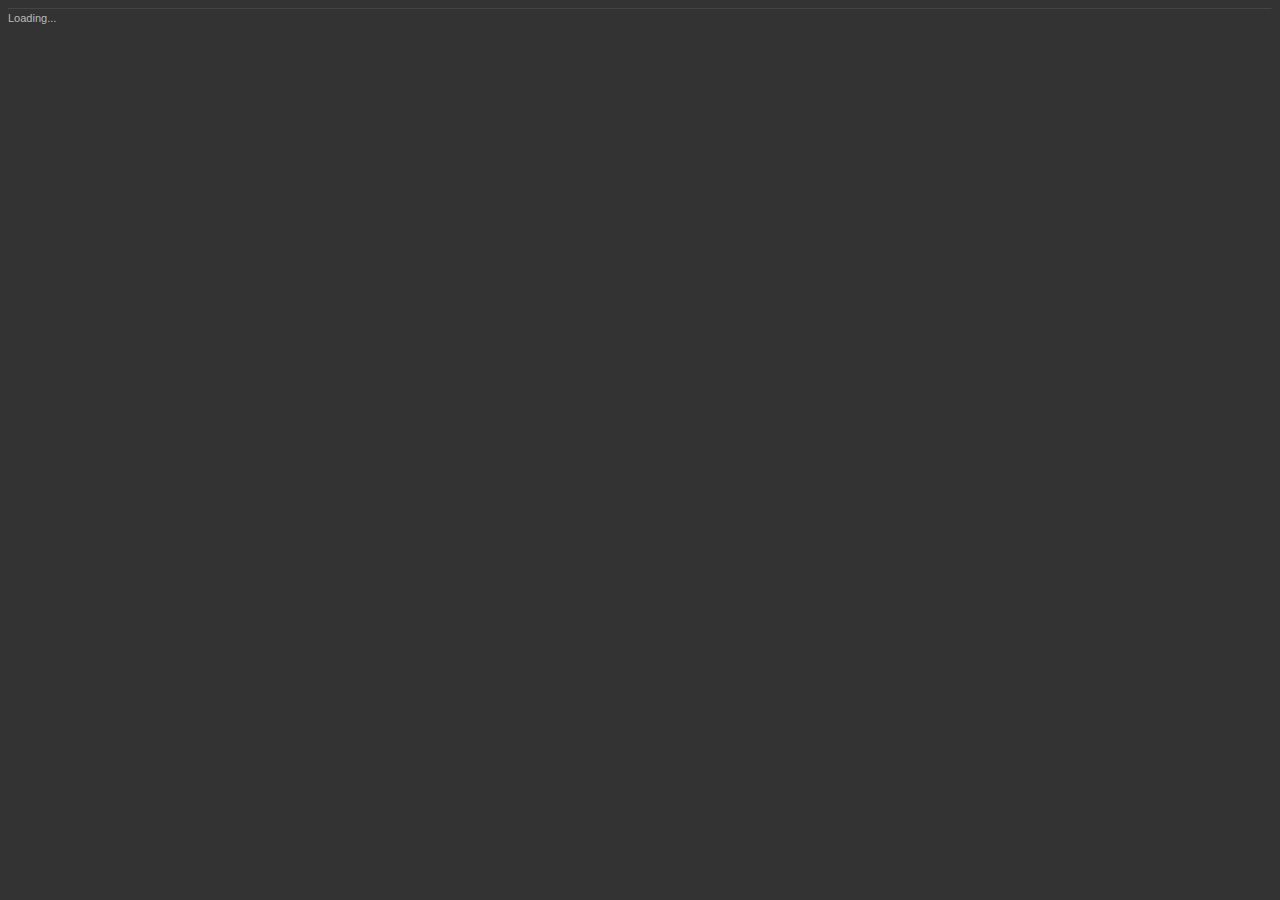
==== index.html @ be8acc54 "Dodani prvi zametki za processing" ====
<!DOCTYPE html>
	<head>
		<meta http-equiv="content-type" content="text/html; charset=utf-8" />
		<title>NoTitle</title>
		<link rel="icon"  type="image/x-icon" href="[data-uri]" />
		<meta name="Generator" content="Processing" />
		<!-- - - - - - - - - - - - - - - - - - - - - 
		+
		+    Wondering how this works? 
		+
		+    Go to: http://processing.org/
		+    and: https://p5js.org
		+
		+ - - - - - - - - - - - - - - - - - - - - -->
		<style type="text/css">
	body {
	  background-color: #333; color: #bbb; line-height: normal;
	  font-family: Lucida Grande, Lucida Sans, Arial, Helvetica Neue, Verdana, Geneva, sans-serif;
	  font-size: 11px; font-weight: normal; text-decoration: none;
		  line-height: 1.5em;
	}
	a img { 
		border: 0px solid transparent;
	}
	a, a:link, a:visited, a:active, a:hover { 
		color: #cdcdcd; text-decoration: underline;
	}
	h1 {
	    font-family: Arial, Helvetica Neue, Verdana, Geneva, sans-serif;
		width: 100%; letter-spacing: 0.1em;
		margin-bottom: 1em; font-size: 1.65em;
	}
	canvas { 
		display: block; 
		outline: 0px; 
		margin-bottom: 1.5em; 
	}
	#content { 
		 
		width: auto - 25px; min-width: 300px; 
		border-left: 1px solid #444; border-top: 1px solid #444; 
		border-right: 1px solid #333; border-bottom: 1px solid #333;
		
	}
		</style>
		<!--[if lt IE 9]>
			<script type="text/javascript">alert("Your browser does not support the canvas tag.");</script>
		<![endif]-->
		<script src="libs/p5.js" type="text/javascript"></script>
		<script src="libs/process.js" type="text/javascript"></script>


	</head>
	<body>
		<div id="content">
			
		</div>
	</body>
</html>
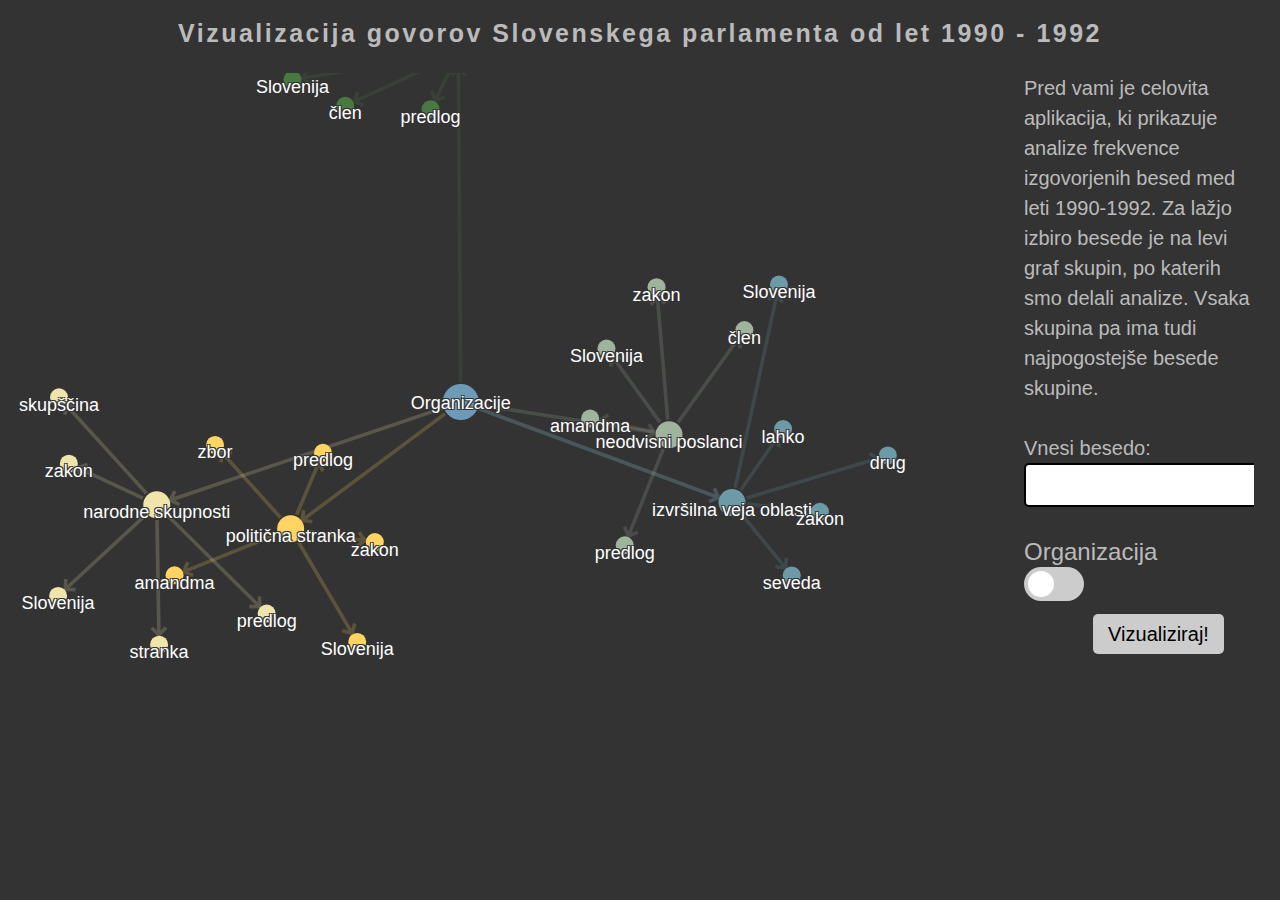
==== commit e380bbc7: "Final commit" ====
--- a/index.html
+++ b/index.html
@@ -1,22 +1,26 @@
 <!DOCTYPE html>
 	<head>
 		<meta http-equiv="content-type" content="text/html; charset=utf-8" />
-		<title>NoTitle</title>
+		<title>Dom</title>
+		<link rel="stylesheet" href="styles/vendor.css"/>
+		<link rel="stylesheet" href="alchemy.css"/>
 		<link rel="icon"  type="image/x-icon" href="[data-uri]" />
 		<meta name="Generator" content="Processing" />
 		<!-- - - - - - - - - - - - - - - - - - - - - 
 		+
 		+    Wondering how this works? 
 		+
-		+    Go to: http://processing.org/
+		+    Go to: 
+		+    https://processing.org/
+		+    https://https://graphalchemist.github.io/Alchemy
 		+    and: https://p5js.org
-		+
+		+   
 		+ - - - - - - - - - - - - - - - - - - - - -->
 		<style type="text/css">
 	body {
 	  background-color: #333; color: #bbb; line-height: normal;
 	  font-family: Lucida Grande, Lucida Sans, Arial, Helvetica Neue, Verdana, Geneva, sans-serif;
-	  font-size: 11px; font-weight: normal; text-decoration: none;
+	  font-size: 20px; font-weight: normal; text-decoration: none;
 		  line-height: 1.5em;
 	}
 	a img { 
@@ -26,34 +30,423 @@
 		color: #cdcdcd; text-decoration: underline;
 	}
 	h1 {
-	    font-family: Arial, Helvetica Neue, Verdana, Geneva, sans-serif;
-		width: 100%; letter-spacing: 0.1em;
-		margin-bottom: 1em; font-size: 1.65em;
-	}
-	canvas { 
-		display: block; 
-		outline: 0px; 
-		margin-bottom: 1.5em; 
-	}
-	#content { 
-		 
-		width: auto - 25px; min-width: 300px; 
-		border-left: 1px solid #444; border-top: 1px solid #444; 
-		border-right: 1px solid #333; border-bottom: 1px solid #333;
-		
-	}
+		font-family: Arial, Helvetica Neue, Verdana, Geneva, sans-serif;
+		width: 100%; 
+		letter-spacing: 0.1em;
+		margin-bottom: 1em;
+		font-size: 25px;
+		font-weight:bold;
+	}
+	section {
+		font-size: 20px;
+	}
+
+   .header {
+	width: 100%;
+	
+	background: #333;
+ 
+}
+.alchemy {
+	width: 80%;
+	height: 80%;
+	background: #333;
+	float:left;
+	/*border: 1px solid green;  this was a placeholder*/
+}
+.right {
+	width: 18%;
+	height: 18%;
+	background: #333;
+	/*border: 1px solid red; this was a placeholder*/
+	overflow: hidden;
+}  
+
+
+
+input[type=text] {
+	padding:5px; 
+	border:2px solid #000000; 
+	-webkit-border-radius: 5px;
+	border-radius: 5px;
+	color:#000000;
+}
+
+input[type=text]:focus {
+	border-color:#333;
+}
+
+input[type=submit] {
+	padding:5px 15px; 
+	background:#ccc; 
+	border:0 none;
+	cursor:pointer;
+	-webkit-border-radius: 5px;
+	border-radius: 5px; 
+	color:#000000;
+	margin-left: 30%;
+}
+
+
+ /* The switch - the box around the slider */
+.switch {
+  position: relative;
+  /*display: inline-block;*/
+  width: 60px;
+  height: 34px;
+}
+
+/* Hide default HTML checkbox */
+.switch input {display:none;}
+
+/* The slider */
+.slider {
+  position: absolute;
+  cursor: pointer;
+  top: 0;
+  left: 0;
+  right: 0;
+  bottom: 0;
+  background-color: #ccc;
+  -webkit-transition: .4s;
+  transition: .4s;
+}
+
+.slider:before {
+  position: absolute;
+  content: "";
+  height: 26px;
+  width: 26px;
+  left: 4px;
+  bottom: 4px;
+  background-color: white;
+  -webkit-transition: .4s;
+  transition: .4s;
+}
+
+input:checked + .slider {
+  background-color: #6d9ab7;
+}
+
+input:focus + .slider {
+  box-shadow: 0 0 1px #2196F3;
+}
+
+input:checked + .slider:before {
+  -webkit-transform: translateX(26px);
+  -ms-transform: translateX(26px);
+  transform: translateX(26px);
+}
+
+/* Rounded sliders */
+.slider.round {
+  border-radius: 34px;
+}
+
+.slider.round:before {
+  border-radius: 50%;
+} 
+
 		</style>
 		<!--[if lt IE 9]>
 			<script type="text/javascript">alert("Your browser does not support the canvas tag.");</script>
 		<![endif]-->
 		<script src="libs/p5.js" type="text/javascript"></script>
-		<script src="libs/process.js" type="text/javascript"></script>
-
+		<!--<script src="libs/process.js" type="text/javascript"></script>-->
+
+
+ 	
 
 	</head>
 	<body>
-		<div id="content">
-			
-		</div>
-	</body>
+<div class="header">
+<h1 align="center"> Vizualizacija govorov Slovenskega parlamenta od let 1990 - 1992 </h1>
+</div>
+
+<div class="alchemy" id="alchemy"></div>
+
+  <script src="scripts/vendor.js"></script>
+  <script src="alchemy.min.js"></script>
+
+  <script type="text/javascript">
+      var config = {
+        dataSource: "data/groups.json", 
+        cluster: true, 
+        alpha: "0.1",
+        clusterColours: ["#6d9ab7","#6d9aa7","#a0b39c","#497840","#efe5ab","#ffd462"],
+        forceLocked: false,
+        nodeCaption: "title", 
+//jebo pofukano mater pa ta backgroundcolour se u notr
+        backgroundColour: "#333",
+        graphHeight: function (){return window.innerHeight*0.8},
+        graphWidth: function (){return window.innerWidth*0.8},
+        edgeCaption: "relatedness",
+        nodeCaptionsOnByDefault: true,
+        //linkDistancefn: function (edge, k) { console.log(edge,caption); return 1.0},
+        nodeTypes: {"type":["besede","hed_root", "ind_root", "leg_root", "nat_root", "pol_root",
+        "hed_node", "ind_node", "leg_node", "nat_node", "pol_node"]},
+        directedEdges:true,
+        nodeStyle: {
+          "all": {
+                    "borderWidth": function() {return 0}
+          
+                    },
+            "beseda": {
+                "radius": 20
+            },
+           "hed_root": {
+                "radius": 15,
+                "color": "#6d9aa7",
+                "selected": {
+                        "color": "#ffffff",
+                    }
+            },
+           "ind_root": {
+                "radius": 15,
+                "color": "#a0b39c",
+                "selected": {
+                        "color": "#ffffff",
+                    }
+            },
+           "leg_root": {
+                "radius": 15,
+                "color": "#497840",
+                "selected": {
+                        "color": "#ffffff",
+                    }
+            },
+           "nat_root": {
+                "radius": 15,
+                "color": "#efe5ab",
+                "selected": {
+                        "color": "#ffffff",
+                    }
+            },
+           "pol_root": {
+                "radius": 15,
+                "color": "#ffd462",
+                "selected": {
+                        "color": "#ffffff",
+                    }
+            },
+           "hed_node": {
+                "radius": 10,
+                "color": "#6d9aa7",
+                "selected": {
+                        "color": "#ffffff",
+                    }
+            },
+           "ind_node": {
+                "radius": 10,
+                "color": "#a0b39c",
+                "selected": {
+                        "color": "#ffffff",
+                    }
+            },
+           "leg_node": {
+                "radius": 10,
+                "color": "#497840",
+                "selected": {
+                        "color": "#ffffff",
+                    }
+            },
+           "nat_node": {
+                "radius": 10,
+                "color": "#efe5ab",
+                "selected": {
+                        "color": "#ffffff",
+                    }
+            },
+           "pol_node": {
+                "radius": 10,
+                "color": "#ffd462",
+                "selected": {
+                        "color": "#ffffff",
+                    }
+            }
+        }, 
+        initialScale: 0.9, 
+        initialTranslate: [0,5]
+		}
+
+      var config_theme = {
+        dataSource: "data/themes.json", 
+        cluster: true, 
+        alpha: 0.001,
+        clusterColours: ["#6d9ab7","#9cc3ce","#6d9aa7","#a0b39c","#497840","#efe5ab","#ffd462"],
+        forceLocked: false,
+        nodeCaption: "title", 
+//jebo pofukano mater pa ta backgroundcolour se u notr
+        backgroundColour: "#333",
+        graphHeight: function (){return window.innerHeight*0.8},
+        graphWidth: function (){return window.innerWidth*0.8},
+        edgeCaption: "relatedness",
+        nodeCaptionsOnByDefault: true,
+        //linkDistancefn: function (edge, k) { console.log(edge.distance); return edge.distance},
+        nodeTypes: {"type":["beseda","exe_root","hed_root", "ind_root", "leg_root", "nat_root", "pol_root",
+        "exe_node","hed_node", "ind_node", "leg_node", "nat_node", "pol_node"]},
+        directedEdges:true,
+        nodeStyle: {
+          "all": {
+                    "borderWidth": function() {return 0}
+                    },
+            "beseda": {
+                "radius": 20
+            },
+"exe_root": {
+                "radius": 15,
+                "color": "#6d9aa7",
+                "selected": {
+                        "color": "#ffffff",
+                    }
+            },
+           "hed_root": {
+                "radius": 15,
+                "color": "#6d9aa7",
+                "selected": {
+                        "color": "#ffffff",
+                    }
+            },
+           "ind_root": {
+                "radius": 15,
+                "color": "#a0b39c",
+                "selected": {
+                        "color": "#ffffff",
+                    }
+            },
+           "leg_root": {
+                "radius": 15,
+                "color": "#497840",
+                "selected": {
+                        "color": "#ffffff",
+                    }
+            },
+           "nat_root": {
+                "radius": 15,
+                "color": "#efe5ab",
+                "selected": {
+                        "color": "#ffffff",
+                    }
+            },
+           "pol_root": {
+                "radius": 15,
+                "color": "#ffd462",
+                "selected": {
+                        "color": "#ffffff",
+                    }
+            },
+           "exe_node": {
+                "radius": 10,
+                "color": "#6d9aa7",
+                "selected": {
+                        "color": "#ffffff",
+                    }
+            },
+           "hed_node": {
+                "radius": 10,
+                "color": "#6d9aa7",
+                "selected": {
+                        "color": "#ffffff",
+                    }
+            },
+           "ind_node": {
+                "radius": 10,
+                "color": "#a0b39c",
+                "selected": {
+                        "color": "#ffffff",
+                    }
+            },
+           "leg_node": {
+                "radius": 10,
+                "color": "#497840",
+                "selected": {
+                        "color": "#ffffff",
+                    }
+            },
+           "nat_node": {
+                "radius": 10,
+                "color": "#efe5ab",
+                "selected": {
+                        "color": "#ffffff",
+                    }
+            },
+           "pol_node": {
+                "radius": 10,
+                "color": "#ffd462",
+                "selected": {
+                        "color": "#ffffff",
+                    }
+            }
+        }, 
+        initialScale: 0.9, 
+        initialTranslate: [0,5]
+		}
+        alchemy = new Alchemy(config);
+
+function passWord()
+{
+        var getInput = document.getElementById("wordInput").value;
+        //console.log(getInput);
+        localStorage.setItem("storeWord",getInput);
+        if (document.getElementById("checkBox").checked){
+			window.open("http://travca.si/OO/projekt1/vizualize_tema.html","_blank")}
+        else{
+			window.open("http://travca.si/OO/projekt1/vizualize.html","_blank");
+		}
+
+}
+
+function handleSwitch(cb)
+{
+
+	if(cb.checked){
+		document.getElementById("switchText").innerHTML = "Tematika";
+		document.getElementById("switchText").style.color = "#6d9ab7";
+		alchemy = null;
+		alchemy = new Alchemy(config_theme);
+	}
+
+	else
+	{
+		document.getElementById("switchText").innerHTML = "Organizacija";
+		document.getElementById("switchText").style.color = "#bbb";
+		alchemy = null;
+		alchemy = new Alchemy(config);
+
+	}
+
+}
+
+
+</script>
+
+<div class = "right">
+        <section>
+                Pred vami je celovita aplikacija, ki prikazuje 
+                analize frekvence izgovorjenih besed med leti 1990-1992. 
+                Za lažjo izbiro besede 
+                je na levi graf skupin, po katerih smo delali analize. 
+                Vsaka skupina pa ima tudi najpogostejše besede skupine. <br><br>
+
+        </section>
+        <form action="" onsubmit="passWord()">
+ 
+				<section>Vnesi besedo:</section>
+                <input type="text"  id="wordInput"><br><br>
+                
+				<section id="switchText" style="font-size: 1.2em">Organizacija</section>
+                <label class="switch" for="checkBox">
+                <input type="checkbox" id="checkBox" onClick="handleSwitch(this)">
+                <span class="slider round"></span>
+                </label><br>
+                <input type="submit" value="Vizualiziraj!">
+        </form> 
+
+
+
+</div>
+
+
+
+</body>
 </html>
--- a/alchemy.css
+++ b/alchemy.css
@@ -0,0 +1,714 @@
+@-webkit-keyframes fadeIn {
+  0% {
+    opacity: 0;
+  }
+
+  25% {
+    opacity: .3;
+  }
+
+  50% {
+    opacity: .66;
+  }
+
+  75% {
+    opacity: 1;
+  }
+}
+
+@keyframes fadeIn {
+  0% {
+    opacity: 0;
+  }
+
+  25% {
+    opacity: .3;
+  }
+
+  50% {
+    opacity: .66;
+  }
+
+  75% {
+    opacity: 1;
+  }
+}
+
+@-webkit-keyframes pulse {
+  0% {
+    text-shadow: 0 0 10px rgba(255,255,255,0.2),0 0 12px rgba(255,255,255,0.2),0 0 16px rgba(255,255,255,0.2);
+  }
+
+  25% {
+    text-shadow: 0 0 12px rgba(255,255,255,0.2),0 0 15px rgba(255,255,255,0.2),0 0 20px rgba(255,255,255,0.2),0 0 6px rgba(104,185,254,0.7),0 0 10px rgba(104,185,254,0.7);
+  }
+
+  50% {
+    text-shadow: 0 0 12px rgba(255,255,255,0.2),0 0 15px rgba(255,255,255,0.2),0 0 20px rgba(255,255,255,0.2),0 0 8px rgba(104,185,254,0.7),0 0 10px rgba(104,185,254,0.7),0 0 15px rgba(104,185,254,0.7);
+  }
+
+  75% {
+    text-shadow: 0 0 12px rgba(255,255,255,0.2),0 0 15px rgba(255,255,255,0.2),0 0 25px rgba(255,255,255,0.2),0 0 8px rgba(104,185,254,0.7),0 0 12px rgba(104,185,254,0.7),0 0 15px rgba(104,185,254,0.7),0 0 20px rgba(104,185,254,0.7);
+  }
+}
+
+@keyframes pulse {
+  0% {
+    text-shadow: 0 0 10px rgba(255,255,255,0.2),0 0 12px rgba(255,255,255,0.2),0 0 16px rgba(255,255,255,0.2);
+  }
+
+  25% {
+    text-shadow: 0 0 12px rgba(255,255,255,0.2),0 0 15px rgba(255,255,255,0.2),0 0 20px rgba(255,255,255,0.2),0 0 6px rgba(104,185,254,0.7),0 0 10px rgba(104,185,254,0.7);
+  }
+
+  50% {
+    text-shadow: 0 0 12px rgba(255,255,255,0.2),0 0 15px rgba(255,255,255,0.2),0 0 20px rgba(255,255,255,0.2),0 0 8px rgba(104,185,254,0.7),0 0 10px rgba(104,185,254,0.7),0 0 15px rgba(104,185,254,0.7);
+  }
+
+  75% {
+    text-shadow: 0 0 12px rgba(255,255,255,0.2),0 0 15px rgba(255,255,255,0.2),0 0 25px rgba(255,255,255,0.2),0 0 8px rgba(104,185,254,0.7),0 0 12px rgba(104,185,254,0.7),0 0 15px rgba(104,185,254,0.7),0 0 20px rgba(104,185,254,0.7);
+  }
+}
+
+@-webkit-keyframes slide-in {
+  0% {
+    -webkit-transform: translate(-100%, 0);
+    transform: translate(-100%, 0);
+  }
+
+  100% {
+    -webkit-transform: translate(0%, 0);
+    transform: translate(0%, 0);
+  }
+}
+
+@keyframes slide-in {
+  0% {
+    -webkit-transform: translate(-100%, 0);
+    transform: translate(-100%, 0);
+  }
+
+  100% {
+    -webkit-transform: translate(0%, 0);
+    transform: translate(0%, 0);
+  }
+}
+
+@-webkit-keyframes slide-out {
+  0% {
+    -webkit-transform: translate(0%, 0);
+    transform: translate(0%, 0);
+  }
+
+  100% {
+    -webkit-transform: translate(-100%, 0);
+    transform: translate(-100%, 0);
+  }
+}
+
+@keyframes slide-out {
+  100% {
+    -webkit-transform: translate(-100%, 0);
+    transform: translate(-100%, 0);
+  }
+}
+
+svg {
+  position: absolute;
+  left: 0;
+  cursor: -webkit-grab;
+  height: 100%;
+  width: 100%;
+  color: #333;
+}
+
+.node {
+  cursor: pointer;
+}
+
+.node text.root {
+  font-size: 100px;
+}
+
+.node text {
+  display: none;
+  fill: white;
+  font-weight: 200;
+  text-anchor: middle;
+  z-index: 1000;
+  text-shadow: 1px 1px #333, -1px 1px #333, 1px -1px #333, -1px -1px #333;
+}
+
+.node.active {
+  opacity: 1;
+}
+
+.node.active.selected text {
+  display: block;
+}
+
+.node.active:hover text {
+  display: block;
+}
+
+defs #arrow path {
+  stroke: #CCC;
+  stroke-opacity: 0.2;
+  fill: #CCC;
+  opacity: 1;
+}
+
+.edge text {
+  stroke-width: 0;
+}
+
+.edge .edge-handler {
+  fill: none;
+  stroke: none;
+}
+
+.edge .edge-line {
+  fill: none;
+}
+
+.edge.active text {
+  display: none;
+  fill: white;
+  font-weight: 200;
+  text-anchor: middle;
+  text-shadow: 1px 1px #333, -1px 1px #333, 1px -1px #333, -1px -1px #333;
+  z-index: 1000;
+}
+
+.edge.active:hover,
+.edge.active.selected {
+  cursor: pointer;
+}
+
+.edge.active:hover text,
+.edge.active.selected text {
+  display: block;
+}
+
+.edge.active.highlight text {
+  display: block;
+}
+
+#zoom-controls {
+  background-color: transparent;
+  background-image: url("images/maze-black.png");
+  border-top-right-radius: 3px;
+  border-bottom-right-radius: 3px;
+  box-shadow: 0 0 5px rgba(255,255,255,0.3);
+  margin-top: 10%;
+  z-index: 5;
+  position: relative;
+  display: block;
+  width: 55px;
+}
+
+#zoom-controls #zoom-in,
+#zoom-controls #zoom-out,
+#zoom-controls #zoom-reset {
+  padding: 12px;
+  margin: 0;
+  width: 100%;
+}
+
+#zoom-controls #zoom-in i,
+#zoom-controls #zoom-out i,
+#zoom-controls #zoom-reset i {
+  color: #E89619;
+}
+
+#zoom-controls #zoom-in:hover,
+#zoom-controls #zoom-out:hover,
+#zoom-controls #zoom-reset:hover {
+  background-color: rgba(255,255,255,0.2);
+}
+
+#zoom-controls #zoom-in:active,
+#zoom-controls #zoom-out:active,
+#zoom-controls #zoom-reset:active {
+  border: none;
+}
+
+.fa-caret-right,
+.fa-caret-down,
+.fa-search {
+  margin: 0 5px;
+  color: #e89619;
+}
+
+#search {
+  margin-top: 2em;
+  margin-bottom: 1em;
+  padding: .5em 1em;
+  width: 100%;
+}
+
+#search span {
+  vertical-align: bottom;
+}
+
+#search input {
+  background-color: black;
+  border: none;
+  font-size: 20px;
+  color: white;
+  padding-left: 0.5em;
+}
+
+#search .search-icon {
+  height: 22px;
+  background-color: #000;
+  border-color: #000;
+  border-right-color: #111;
+}
+
+#stats {
+  padding: 0.5em 1em;
+  background-color: transparent;
+  border-bottom: thin dashed #e89619;
+}
+
+#stats #stats-header {
+  padding: 10px;
+}
+
+#stats #all-stats {
+  color: white;
+  border-radius: none;
+  border: none;
+  background: transparent;
+  overflow: auto;
+}
+
+#stats #all-stats li {
+  padding: 3px;
+}
+
+#stats #node-stats-graph,
+#stats #edge-stats-graph {
+  height: 250px;
+}
+
+#stats #node-stats-graph svg,
+#stats #edge-stats-graph svg {
+  opacity: .6;
+  background: transparent;
+}
+
+#stats #node-stats-graph text,
+#stats #edge-stats-graph text {
+  font-size: 60px;
+  fill: white;
+  font-weight: bold;
+  text-anchor: middle;
+  z-index: 1000;
+}
+
+#stats #node-stats-graph .no-data,
+#stats #edge-stats-graph .no-data {
+  margin: 30px 0;
+  color: #e89619;
+}
+
+#stats .badge {
+  border-radius: 0;
+  height: 100%;
+  background-color: rgba(104,185,254,0.6);
+}
+
+#editor {
+  padding: 0.5em 1em;
+  background-color: transparent;
+  border-bottom: thin dashed #e89619;
+}
+
+#editor h3 {
+  padding: 10px;
+}
+
+#editor #element-options {
+  display: -webkit-flex;
+  display: flex;
+  -webkit-flex-direction: column;
+  flex-direction: column;
+  cursor: pointer;
+  margin-top: 10px;
+  margin-left: 2%;
+  color: white;
+}
+
+#editor #element-options .property,
+#editor #element-options #add-property-form {
+  display: -webkit-inline-flex;
+  display: inline-flex;
+  margin: 4px 0;
+  width: 100%;
+}
+
+#editor #element-options .property-value,
+#editor #element-options #add-property-form #add-property #add-prop-value {
+  border: thin rgba(255,255,255,0.2) solid;
+  border-left: none;
+  background-color: black;
+  color: white;
+  width: 100%;
+  border-top-left-radius: 0;
+  border-bottom-left-radius: 0;
+}
+
+#editor #element-options .property-name,
+#editor #element-options #add-property-form #add-property #add-prop-key {
+  text-align: center;
+  font-weight: 200;
+  cursor: default;
+  background: #2E2E2E;
+  border: thin transparent solid;
+  color: #e89619;
+  border-right: none;
+  border-top-right-radius: 0;
+  border-bottom-right-radius: 0;
+}
+
+#editor #element-options input[type="submit"],
+#editor #element-options #update-properties {
+  color: #e89619;
+  border-top-right-radius: 4px;
+  border-bottom-right-radius: 4px;
+  width: auto;
+  background: rgba(255,255,255,0.1);
+  border: thin solid #e89619;
+  text-align: center;
+}
+
+#editor #element-options input[type="submit"]:active,
+#editor #element-options #update-properties:active,
+#editor #element-options input[type="submit"]:focus,
+#editor #element-options #update-properties:focus {
+  outline: none;
+}
+
+#editor #element-options input[type="submit"]:hover,
+#editor #element-options #update-properties:hover {
+  color: white;
+  border: thin solid white;
+}
+
+#editor #element-options #update-properties {
+  border-radius: 4px;
+  padding: 10px;
+  width: 100%;
+  margin-bottom: 20px;
+}
+
+#editor #element-options #add-property-form #add-property {
+  display: -webkit-flex;
+  display: flex;
+  -webkit-flex-grow: 2;
+  flex-grow: 2;
+  -webkit-flex-direction: column;
+  flex-direction: column;
+}
+
+#editor #element-options #add-property-form #add-property #add-prop-value {
+  text-align: center;
+  width: 100%;
+  border-top-right-radius: 0;
+  border-bottom-right-radius: 0;
+  border-bottom-left-radius: 4px;
+  border: thin rgba(255,255,255,0.2) solid;
+}
+
+#editor #element-options #add-property-form #add-property #add-prop-key {
+  cursor: text;
+  width: 100%;
+  border-top-left-radius: 4px;
+  border-bottom-left-radius: 0;
+}
+
+#editor #editor-interactions.active {
+  color: #e89619;
+}
+
+#editor #editor-interactions.inactive {
+  color: white;
+}
+
+#editor #node-editor.enabled,
+#editor #edge-editor.enabled {
+  -webkit-animation: fadeIn 1s linear;
+  animation: fadeIn 1s linear;
+}
+
+#control-dash-wrapper {
+  font-family: 'Source Sans Pro', Helvetica, sans-serif;
+  letter-spacing: .05em;
+  height: inherit;
+  z-index: inherit;
+  padding: 0;
+}
+
+#control-dash-wrapper.initial {
+  -webkit-transform: translate(-100%, 0);
+  transform: translate(-100%, 0);
+}
+
+#control-dash-wrapper.initial #dash-toggle {
+  color: #e89619;
+  -webkit-animation: 4s pulse linear;
+  animation: 4s pulse linear;
+}
+
+#control-dash-wrapper.off-canvas {
+  -webkit-transform: translate(-100%, 0);
+  transform: translate(-100%, 0);
+  -webkit-animation: slide-out .75s linear;
+  animation: slide-out .75s linear;
+}
+
+#control-dash-wrapper.off-canvas #dash-toggle {
+  color: #e89619;
+  -webkit-animation: 4s pulse linear;
+  animation: 4s pulse linear;
+}
+
+#control-dash-wrapper.on-canvas {
+  -webkit-animation: slide-in .75s ease-in-out;
+  animation: slide-in .75s ease-in-out;
+}
+
+#control-dash-wrapper.on-canvas * {
+  box-shadow: none !important;
+}
+
+#control-dash-wrapper.on-canvas #dash-toggle {
+  color: rgba(232,150,25,0.6);
+}
+
+#control-dash-wrapper.on-canvas #dash-toggle:hover {
+  color: #e89619;
+  -webkit-animation: 4s pulse linear;
+  animation: 4s pulse linear;
+}
+
+#control-dash-wrapper #control-dash {
+  overflow-x: hidden;
+  overflow-y: scroll;
+  background-color: transparent;
+  background-image: url("images/maze-black.png");
+  padding: 0;
+  height: inherit;
+  z-index: 5;
+}
+
+#control-dash-wrapper #control-dash h3 {
+  display: inline;
+  margin: 0;
+}
+
+#control-dash-wrapper #dash-toggle {
+  z-index: 5;
+  background-color: transparent;
+  background-image: url("images/maze-black.png");
+  border-top-right-radius: 3px;
+  border-bottom-right-radius: 3px;
+  box-shadow: 0 0 5px rgba(255,255,255,0.3);
+  position: absolute;
+  left: 0;
+  top: 50%;
+  font-size: 2.2em;
+  color: rgba(255,255,255,0.2);
+  padding: 10px;
+}
+
+#control-dash-wrapper button {
+  border-radius: 0;
+  border: none;
+  background-color: transparent;
+}
+
+#control-dash-wrapper button:active {
+  border: none;
+}
+
+#control-dash-wrapper h3 {
+  font-weight: 200;
+  margin-top: 10px;
+  color: white;
+  cursor: pointer;
+  vertical-align: top;
+}
+
+#control-dash-wrapper li {
+  cursor: pointer;
+  background: transparent;
+  border: none;
+  border-radius: 0;
+}
+
+#clustering {
+  padding: 0.5em 1em;
+  cursor: pointer;
+  color: white;
+  border-bottom: thin dashed #E89619;
+}
+
+#clustering #cluster_control_header,
+#clustering #cluster-key-container {
+  padding: 10px 10px 0 10px;
+}
+
+#clustering #cluster-key {
+  color: #333;
+  background-color: #000;
+  border-radius: 4px;
+  border: thin solid #333;
+  text-align: center;
+  display: inline-block;
+  width: 100%;
+}
+
+#filters {
+  padding: 0.5em 1em;
+  background-color: transparent;
+  border-bottom: thin dashed #e89619;
+  color: white;
+}
+
+#filters form {
+  width: 100%;
+}
+
+#filters #filter-header {
+  padding: 10px;
+}
+
+#filters #filter-relationships,
+#filters #filter-nodes {
+  background-color: transparent;
+  display: inline-block;
+  width: 45%;
+  margin-left: 2%;
+  overflow: auto;
+  text-align: center;
+  vertical-align: top;
+}
+
+#filters #filter-relationships #filter-node-header,
+#filters #filter-relationships #filter-rel-header,
+#filters #filter-nodes #filter-node-header,
+#filters #filter-nodes #filter-rel-header {
+  margin: 10px 0;
+  cursor: pointer;
+  background-color: transparent;
+  border: none;
+  border-radius: 0;
+  width: 100%;
+}
+
+#filters #filter-relationships #filter-node-header h4,
+#filters #filter-relationships #filter-rel-header h4,
+#filters #filter-nodes #filter-node-header h4,
+#filters #filter-nodes #filter-rel-header h4 {
+  font-weight: 200;
+  display: inline;
+  color: white;
+}
+
+#filters #filter-relationships #filter-node-header:active,
+#filters #filter-relationships #filter-rel-header:active,
+#filters #filter-nodes #filter-node-header:active,
+#filters #filter-nodes #filter-rel-header:active {
+  border: none;
+  box-shadow: none;
+}
+
+#filters #filter-relationships #rel-dropdown,
+#filters #filter-relationships #node-dropdown,
+#filters #filter-nodes #rel-dropdown,
+#filters #filter-nodes #node-dropdown {
+  margin: 20px 0;
+  border-radius: none;
+  border: none;
+  background: transparent;
+}
+
+#filters #filter-relationships #rel-dropdown li,
+#filters #filter-relationships #node-dropdown li,
+#filters #filter-nodes #rel-dropdown li,
+#filters #filter-nodes #node-dropdown li {
+  padding: 5px;
+}
+
+#filters #filter-relationships #rel-dropdown li:hover,
+#filters #filter-relationships #node-dropdown li:hover,
+#filters #filter-nodes #rel-dropdown li:hover,
+#filters #filter-nodes #node-dropdown li:hover {
+  background-color: rgba(255,255,255,0.2);
+}
+
+#filters .disabled {
+  color: rgba(255,255,255,0.5);
+}
+
+#filters .disabled:hover {
+  color: #fdc670;
+}
+
+.alchemy {
+  position: relative;
+}
+
+.alchemy #search form {
+  z-index: 2;
+  display: inline;
+  margin-left: 100px;
+}
+
+.alchemy #add-tag {
+  width: 300px;
+  display: inline-block;
+}
+
+.alchemy #tags input {
+  max-width: 220px;
+}
+
+.alchemy #tags-list {
+  padding: 0;
+}
+
+.alchemy #tags-list .icon-remove-sign {
+  cursor: pointer;
+}
+
+.alchemy #tags-list li {
+  display: inline-block;
+  margin-top: 5px;
+}
+
+.alchemy #tags-list span {
+  background-color: #ccc;
+  color: #333;
+  border-radius: 10em;
+  display: inline-block;
+  padding: 1px 6px;
+}
+
+.alchemy #filter-nodes label,
+.alchemy #filter-relationships label {
+  font-weight: normal;
+  margin-right: 1em;
+}
+
+.alchemy .clear {
+  clear: both;
+}
+
+.alchemy text {
+  font-weight: 200;
+  text-anchor: middle;
+}